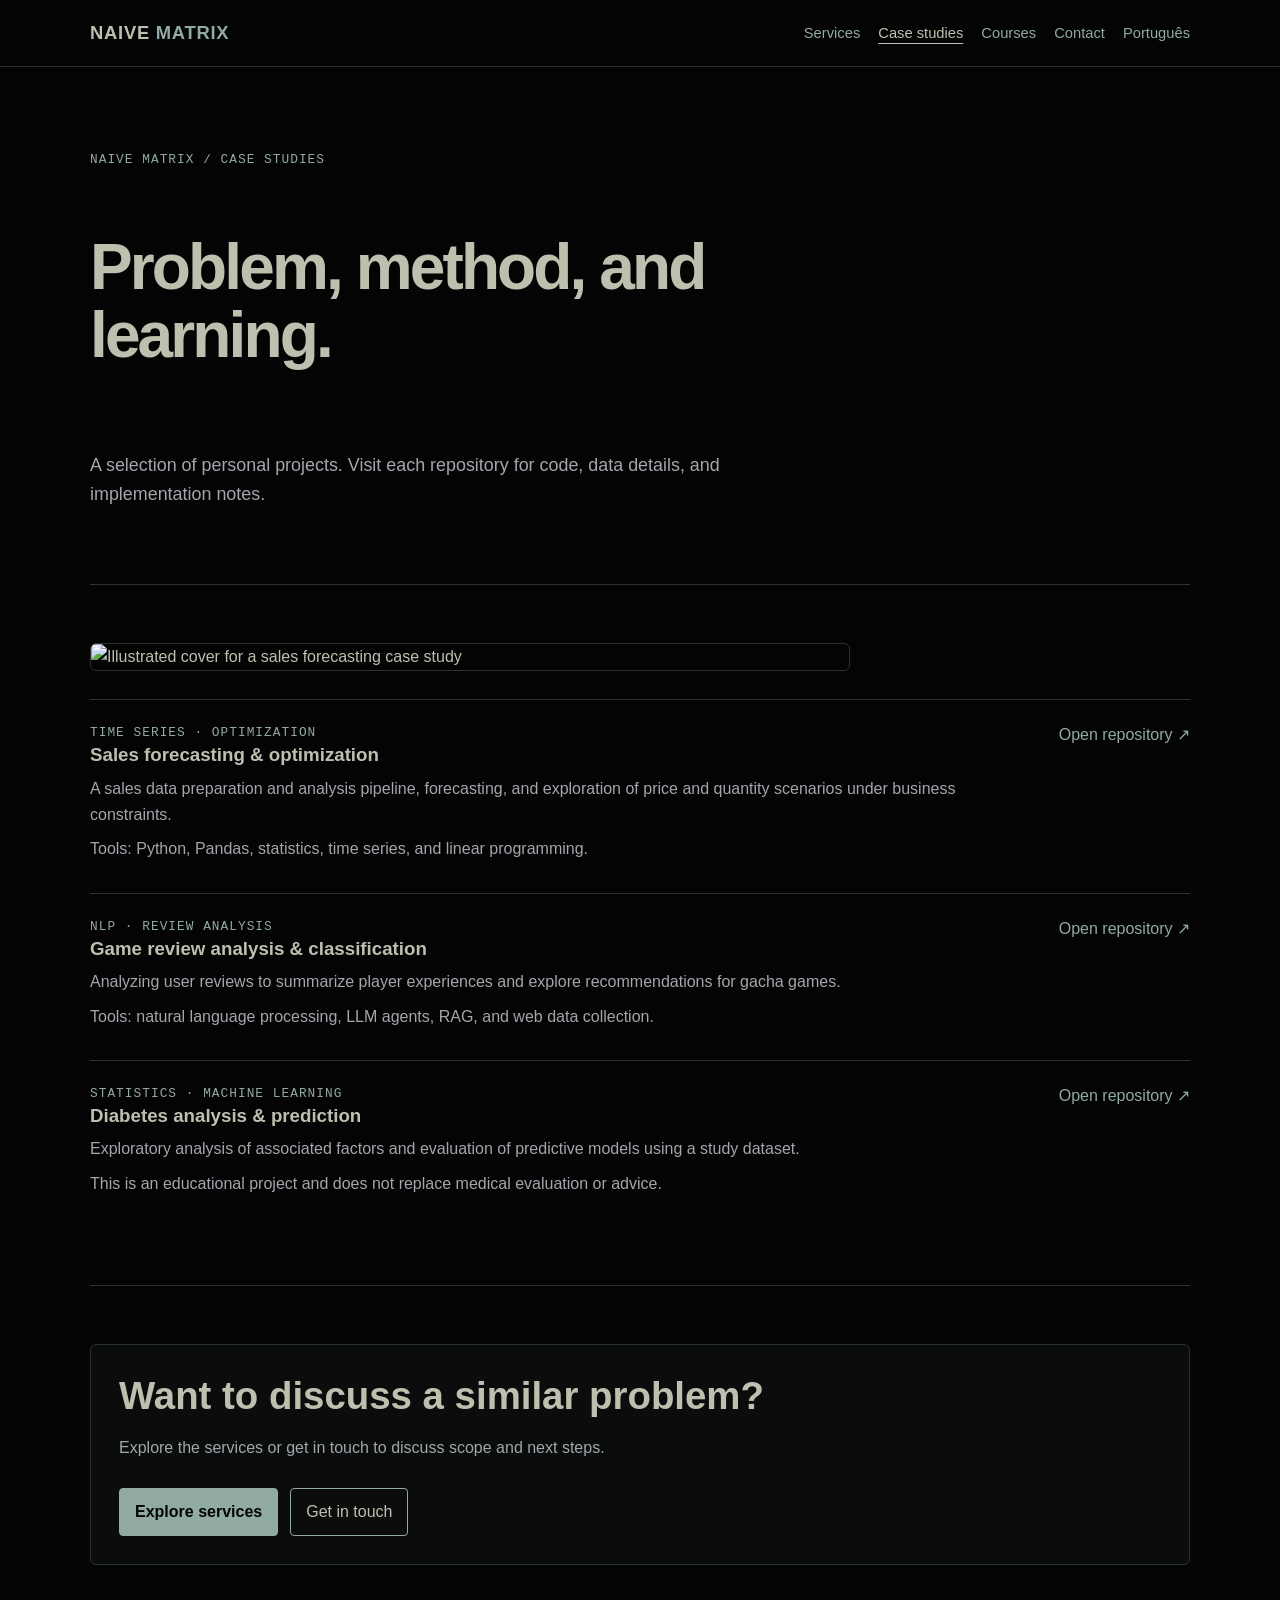
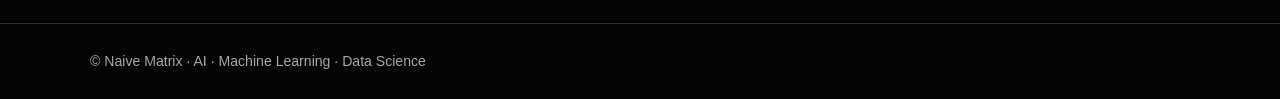
==== case-studies.html @ ee9d6fb9 "Add files via upload" ====
<!doctype html>
<html lang="en">
<head>
  <meta charset="utf-8">
  <meta name="viewport" content="width=device-width, initial-scale=1">
  <meta name="description" content="Data science, machine learning, and AI projects by Naive Matrix.">
  <title>Case Studies | Naive Matrix</title>
  <link rel="stylesheet" href="styles.css">
</head>
<body>
  <header class="site-header">
    <div class="wrap nav">
      <a class="brand" href="index.html">NAIVE <span>MATRIX</span></a>
      <nav class="navlinks" aria-label="Main navigation">
        <a href="services.html">Services</a>
        <a href="case-studies.html" aria-current="page">Case studies</a>
        <a href="courses.html">Courses</a>
        <a href="index.html#contact">Contact</a>
        <a href="../Portuguese/estudos-de-caso.html" lang="pt-BR">Português</a>
      </nav>
    </div>
  </header>

  <main class="wrap">
    <section class="hero hero--compact">
      <div class="eyebrow">Naive Matrix / Case studies</div>
      <h1>Problem, method, and learning.</h1>
      <p class="lead muted">A selection of personal projects. Visit each repository for code, data details, and implementation notes.</p>
    </section>

    <section class="content-section">
      <img class="case-cover" src="../portfolio_case_study_cover.png" alt="Illustrated cover for a sales forecasting case study">
      <article class="project">
        <div>
          <div class="tag">Time series · Optimization</div>
          <h3>Sales forecasting &amp; optimization</h3>
          <p class="muted">A sales data preparation and analysis pipeline, forecasting, and exploration of price and quantity scenarios under business constraints.</p>
          <p class="muted">Tools: Python, Pandas, statistics, time series, and linear programming.</p>
        </div>
        <a href="https://github.com/roossqg/Sales-Intelligence" target="_blank" rel="noopener noreferrer">Open repository ↗</a>
      </article>
      <article class="project">
        <div>
          <div class="tag">NLP · Review analysis</div>
          <h3>Game review analysis &amp; classification</h3>
          <p class="muted">Analyzing user reviews to summarize player experiences and explore recommendations for gacha games.</p>
          <p class="muted">Tools: natural language processing, LLM agents, RAG, and web data collection.</p>
        </div>
        <a href="https://github.com/roossqg/Gacha-Games-Reviews-Classifier" target="_blank" rel="noopener noreferrer">Open repository ↗</a>
      </article>
      <article class="project">
        <div>
          <div class="tag">Statistics · Machine learning</div>
          <h3>Diabetes analysis &amp; prediction</h3>
          <p class="muted">Exploratory analysis of associated factors and evaluation of predictive models using a study dataset.</p>
          <p class="muted">This is an educational project and does not replace medical evaluation or advice.</p>
        </div>
        <a href="https://github.com/roossqg/Diabetes-Modeling/tree/main" target="_blank" rel="noopener noreferrer">Open repository ↗</a>
      </article>
    </section>

    <section class="content-section">
      <div class="contact">
        <h2>Want to discuss a similar problem?</h2>
        <p class="muted">Explore the services or get in touch to discuss scope and next steps.</p>
        <div class="buttons">
          <a class="button primary" href="services.html">Explore services</a>
          <a class="button" href="index.html#contact">Get in touch</a>
        </div>
      </div>
    </section>
  </main>

  <footer><div class="wrap">© Naive Matrix · AI · Machine Learning · Data Science</div></footer>
</body>
</html>
---- styles.css ----
:root {
  color-scheme: dark;
  --night: #040404;
  --sage: #bdc0af;
  --teal: #91aaa4;
  --slate: #a3a6ad;
  --line: #283331;
  --panel: #0b0d0d;
  --content: 1100px;
}

* {
  box-sizing: border-box;
}

html {
  scroll-behavior: smooth;
}

body {
  margin: 0;
  background: var(--night);
  color: var(--sage);
  font-family: Inter, "Segoe UI", Arial, sans-serif;
  line-height: 1.65;
}

a {
  color: var(--teal);
  text-decoration: none;
}

a:hover {
  color: var(--sage);
}

a:focus-visible {
  outline: 2px solid var(--teal);
  outline-offset: 4px;
}

img {
  max-width: 100%;
}

.wrap {
  width: min(var(--content), 92vw);
  margin-inline: auto;
}

.site-header {
  border-bottom: 1px solid var(--line);
  padding: 18px 0;
}

.nav {
  display: flex;
  align-items: center;
  justify-content: space-between;
  gap: 20px;
}

.brand {
  flex: 0 0 auto;
  color: var(--sage);
  font-size: 1.15rem;
  font-weight: 800;
  letter-spacing: .04em;
}

.brand span,
.accent {
  color: var(--teal);
}

.navlinks {
  display: flex;
  flex-wrap: wrap;
  gap: 18px;
  font-size: .92rem;
}

.navlinks a[aria-current="page"] {
  color: var(--sage);
  text-decoration: underline;
  text-underline-offset: 5px;
}

.hero {
  display: grid;
  grid-template-columns: 1.4fr .6fr;
  align-items: center;
  gap: 48px;
  padding: 82px 0;
}

.hero--compact {
  grid-template-columns: 1fr;
  padding-bottom: 56px;
}

.eyebrow,
.tag {
  color: var(--teal);
  font-family: "Cascadia Code", Consolas, monospace;
  font-size: .8rem;
  letter-spacing: .08em;
  text-transform: uppercase;
}

h1 {
  margin: 16px 0;
  font-size: clamp(2.5rem, 6vw, 5rem);
  letter-spacing: -.045em;
  line-height: 1.05;
}

.hero--compact h1 {
  max-width: 850px;
  font-size: clamp(2.3rem, 5vw, 4rem);
}

h2 {
  margin: 0 0 16px;
  font-size: clamp(1.6rem, 3vw, 2.5rem);
  line-height: 1.2;
}

h3 {
  line-height: 1.3;
}

.lead {
  max-width: 700px;
  font-size: 1.12rem;
}

.muted {
  color: var(--slate);
}

.mark {
  width: min(260px, 100%);
  aspect-ratio: 1;
  justify-self: center;
  border: 1px solid var(--line);
  border-radius: 8px;
  object-fit: cover;
}

.buttons {
  display: flex;
  flex-wrap: wrap;
  gap: 12px;
  margin-top: 26px;
}

.button {
  display: inline-block;
  border: 1px solid var(--teal);
  border-radius: 4px;
  padding: 10px 15px;
  color: var(--sage);
}

.button:hover {
  border-color: var(--sage);
}

.button.primary {
  background: var(--teal);
  color: var(--night);
  font-weight: 700;
}

section.content-section {
  padding: 58px 0;
  border-top: 1px solid var(--line);
}

.section-heading {
  margin-bottom: 24px;
}

.grid {
  display: grid;
  grid-template-columns: repeat(3, minmax(0, 1fr));
  gap: 16px;
}

.card {
  padding: 22px;
  border: 1px solid var(--line);
  border-radius: 6px;
  background: var(--panel);
}

.card h3 {
  margin: 8px 0;
}

.card p:last-child {
  margin-bottom: 0;
}

.project {
  display: grid;
  grid-template-columns: 1fr auto;
  align-items: start;
  gap: 24px;
  padding: 22px 0;
  border-top: 1px solid var(--line);
}

.project h3 {
  margin: 0;
}

.project p {
  margin: 8px 0;
}

.case-cover {
  display: block;
  width: min(100%, 760px);
  margin: 0 0 28px;
  border: 1px solid var(--line);
  border-radius: 6px;
}

.contact {
  padding: 28px;
  border: 1px solid var(--line);
  border-radius: 6px;
  background: var(--panel);
}

.contact-links {
  display: flex;
  flex-wrap: wrap;
  gap: 12px;
  margin-top: 20px;
}

footer {
  padding: 26px 0;
  border-top: 1px solid var(--line);
  color: var(--slate);
  font-size: .88rem;
}

@media (max-width: 720px) {
  .nav {
    align-items: flex-start;
    flex-direction: column;
  }

  .navlinks {
    gap: 10px 16px;
  }

  .hero {
    grid-template-columns: 1fr;
    padding: 60px 0;
  }

  .mark {
    grid-row: 1;
    width: 150px;
  }

  .grid {
    grid-template-columns: 1fr;
  }

  .project {
    grid-template-columns: 1fr;
    gap: 10px;
  }

  section.content-section {
    padding: 46px 0;
  }
}
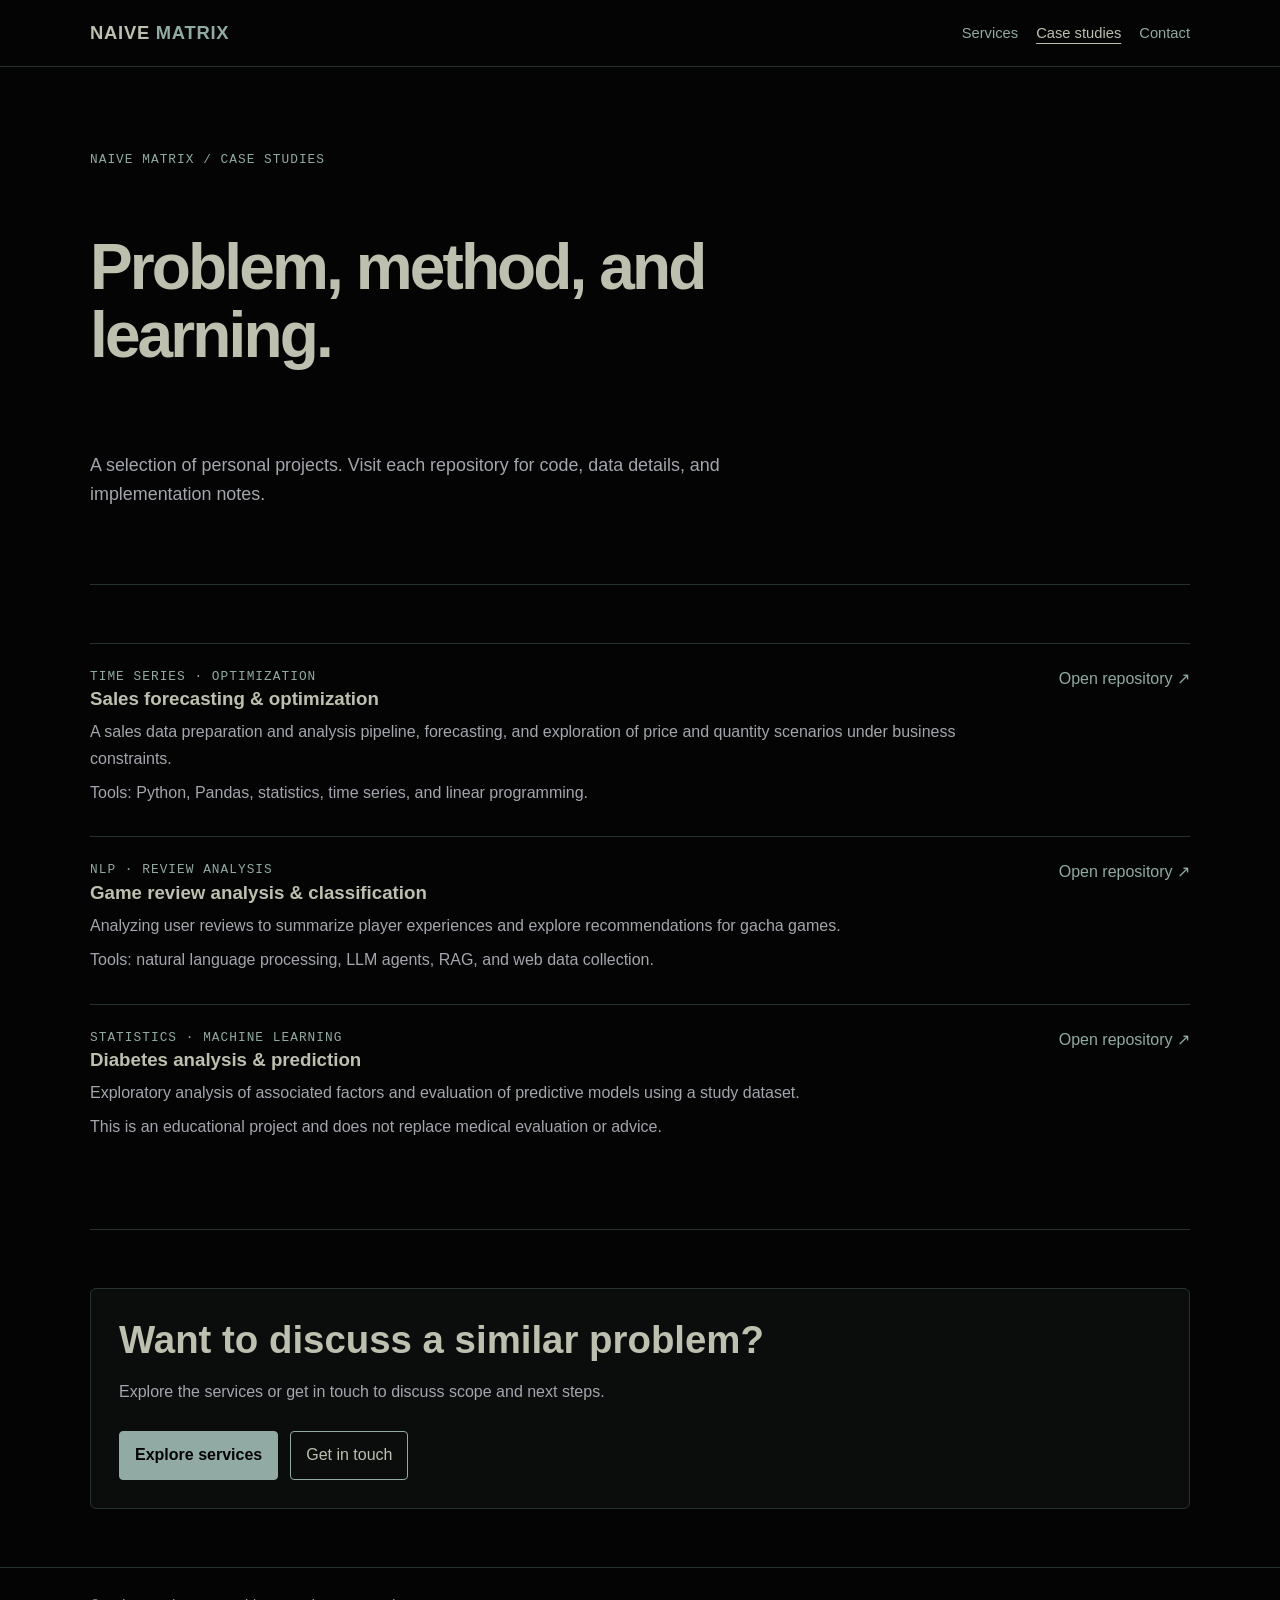
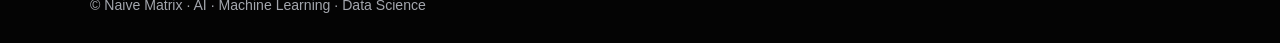
==== commit c20081f8: "Fix HTML structure and remove redundant elements" ====
--- a/case-studies.html
+++ b/case-studies.html
@@ -14,9 +14,7 @@
       <nav class="navlinks" aria-label="Main navigation">
         <a href="services.html">Services</a>
         <a href="case-studies.html" aria-current="page">Case studies</a>
-        <a href="courses.html">Courses</a>
         <a href="index.html#contact">Contact</a>
-        <a href="../Portuguese/estudos-de-caso.html" lang="pt-BR">Português</a>
       </nav>
     </div>
   </header>
@@ -29,7 +27,6 @@
     </section>
 
     <section class="content-section">
-      <img class="case-cover" src="../portfolio_case_study_cover.png" alt="Illustrated cover for a sales forecasting case study">
       <article class="project">
         <div>
           <div class="tag">Time series · Optimization</div>
